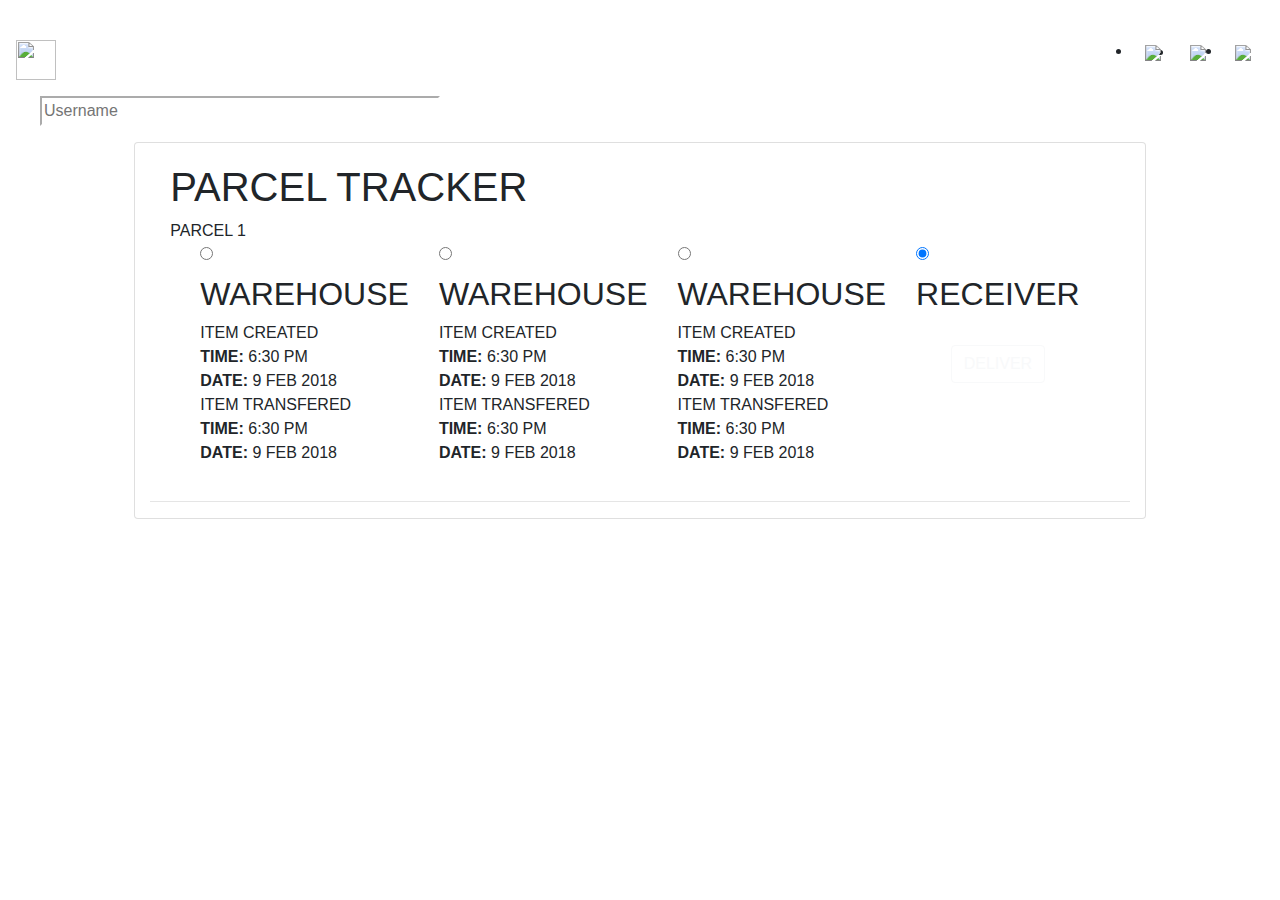
==== item-tracker.html @ d0781087 "UI components ready" ====
<!DOCTYPE html>
<html lang="en">
 <head>
    <meta charset="utf-8">
    <title>TITLE</title>

    <link rel="stylesheet" href="https://stackpath.bootstrapcdn.com/bootstrap/4.3.1/css/bootstrap.min.css" integrity="sha384-ggOyR0iXCbMQv3Xipma34MD+dH/1fQ784/j6cY/iJTQUOhcWr7x9JvoRxT2MZw1T" crossorigin="anonymous"> 

    <!-- Index CSS -->
    <link rel="stylesheet" type="text/css" href="./css/item-tracker.css">
 </head>
 <body>
    <div id="background">
        <img src="./resources/images/bg.jpg" class="stretch" alt="" />
    </div>
    <!-- Dashboard Navbar -->
    <nav class="navbar">
        <a class="navbar-brand" href="#" id="sidebar-toggle">
            <img class="navbar-logo" src="./resources/images/icons/logo-icon.png" width="40" height="40" alt="">
        </a>
        <ul class="d-flex justify-content-end align-items-center nav-icon">
            <li class="nav-item">
                <div class="btn-group">
                    <button class="btn"  data-toggle="dropdown" aria-haspopup="true" aria-expanded="false" type="button">
                        <img id="navbar-notif-icon" class="navbar-icon invert-color" src="./resources/images/icons/notification-none-icon.png">
                    </button>
                    <div class="dropdown-menu dropdown-menu-right">
                        <!-- Populate with notification information -->
                        <a class="dropdown-item roboto-light" href="#">These will be the notifications</a>
                        <div class="dropdown-divider"></div>
                        <a class="dropdown-item roboto-light" href="#">This will be another notification</a>
                    </div>
                </div>
            </li>
            <li class="nav-item">
                <a class="nav-link" href="#">
                    <img class="navbar-icon" src="./resources/images/icons/calendar-icon.png">
                </a>
            </li>
            <li class="nav-item">
                <div class="btn-group">
                    <button class="btn"  data-toggle="dropdown" aria-haspopup="true" aria-expanded="false" type="button">
                            <img class="navbar-icon" src="./resources/images/icons/stockprofile-icon.png">
                        </button>
                        <div class="dropdown-menu dropdown-menu-right">
                            <a class="dropdown-item roboto-light" href="#">Profile</a>
                            <div class="dropdown-divider"></div>
                            <a class="dropdown-item roboto-light" href="./index.html">Log Out</a>
                        </div>
                </div>
            </li>
        </ul>
    </nav>

    <div id="page-wrapper">

      <!-- Sidebar -->
      <div id="sidebar-wrapper">
        <ul class="sidebar-nav">
          <form autocomplete="off" action="/action_page.php">
            <div class="autocomplete" style="width:400px; background-color: white;">
              <input id="myInput" type="text" name="myCountry" placeholder="Username" style="border-color: white; width:400px;">
            </div>
          </form>
        </ul>
      </div>

      <div id="dashboard">
          <div class="container-fluid d-flex justify-content-around align-items-center">
              <div class="row card-deck">
                  <div class="col-lg-12 profile-card card">
                      <div class="card-body">
                        <div class="parcel-header">
                          <h1 class="parcel-header-title">PARCEL TRACKER</h2>
                          <span id="parcelID">PARCEL 1</span>
                        </div>
                        <div class="container d-flex justify-content-around">
                          <div class="container checkpoints-container d-flex justify-content-around"> 
                                    <div class="d-block w-100 checkpoint">
                                        <label class="radio">
                                          <input type="radio" name="r" value="1" checked>
                                          <span></span>
                                        </label>
                                        <h2 class="checkpoint-title">WAREHOUSE</h2>
                                        <div class="parcel-status">
                                          <div class="parcel-timestamp">
                                            <div class="parcel-timestamp-title">
                                              ITEM CREATED
                                            </div>
                                            <div class="parcel-timestamp-time">
                                                <b>TIME:</b> 6:30 PM
                                            </div>
                                            <div class="parcel-timestamp-date">
                                              <b>DATE:</b> 9 FEB 2018
                                            </div>
                                          </div>
                                          <div class="parcel-timestamp">
                                            <div class="parcel-timestamp-title">
                                              ITEM TRANSFERED
                                            </div>
                                            <div class="parcel-timestamp-time">
                                                <b>TIME:</b> 6:30 PM
                                            </div>
                                              
                                            <div class="parcel-timestamp-date">
                                              <b>DATE:</b> 9 FEB 2018
                                            </div>
                                        </div>
                                      </div>
                                  </div>
                          </div>
                          <div class="container checkpoints-container d-flex justify-content-around"> 
                                    <div class="d-block w-100 checkpoint">
                                        <label class="radio">
                                          <input type="radio" name="r" value="1" checked>
                                          <span></span>
                                        </label>
                                        <h2 class="checkpoint-title">WAREHOUSE</h2>
                                        <div class="parcel-status">
                                          <div class="parcel-timestamp">
                                            <div class="parcel-timestamp-title">
                                              ITEM CREATED
                                            </div>
                                            <div class="parcel-timestamp-time">
                                                <b>TIME:</b> 6:30 PM
                                            </div>
                                            <div class="parcel-timestamp-date">
                                              <b>DATE:</b> 9 FEB 2018
                                            </div>
                                          </div>
                                          <div class="parcel-timestamp">
                                            <div class="parcel-timestamp-title">
                                              ITEM TRANSFERED
                                            </div>
                                            <div class="parcel-timestamp-time">
                                                <b>TIME:</b> 6:30 PM
                                            </div>
                                              
                                            <div class="parcel-timestamp-date">
                                              <b>DATE:</b> 9 FEB 2018
                                            </div>
                                        </div>
                                      </div>
                                  </div>
                          </div>
                          <div class="container checkpoints-container d-flex justify-content-around"> 
                                    <div class="d-block w-100 checkpoint">
                                        <label class="radio">
                                          <input type="radio" name="r" value="1" checked>
                                          <span></span>
                                        </label>
                                        <h2 class="checkpoint-title">WAREHOUSE</h2>
                                        <div class="parcel-status">
                                          <div class="parcel-timestamp">
                                            <div class="parcel-timestamp-title">
                                              ITEM CREATED
                                            </div>
                                            <div class="parcel-timestamp-time">
                                                <b>TIME:</b> 6:30 PM
                                            </div>
                                            <div class="parcel-timestamp-date">
                                              <b>DATE:</b> 9 FEB 2018
                                            </div>
                                          </div>
                                          <div class="parcel-timestamp">
                                            <div class="parcel-timestamp-title">
                                              ITEM TRANSFERED
                                            </div>
                                            <div class="parcel-timestamp-time">
                                                <b>TIME:</b> 6:30 PM
                                            </div>
                                              
                                            <div class="parcel-timestamp-date">
                                              <b>DATE:</b> 9 FEB 2018
                                            </div>
                                        </div>
                                      </div>
                                  </div>
                          </div>
                          <div class="container checkpoints-container d-flex justify-content-around"> 
                                    <div class="d-block w-100 checkpoint">
                                        <label class="radio">
                                          <input type="radio" name="r" value="1" checked>
                                          <span></span>
                                        </label>
                                        <h2 class="checkpoint-title">RECEIVER</h2>
                                        <br>
                                        <div class="container d-flex justify-content-around">
                                          <button type="submit" class="btn btn-outline-light">DELIVER</button>
                                        </div>
                                      </div>
                                  </div>
                          </div>
                        </div>
                        <hr>
                      </div>    
                  </div>
                </div>
            </div>
        </div>
    </div>
  
    <script src="https://code.jquery.com/jquery-3.3.1.slim.min.js" integrity="sha384-q8i/X+965DzO0rT7abK41JStQIAqVgRVzpbzo5smXKp4YfRvH+8abtTE1Pi6jizo" crossorigin="anonymous"></script>
    <script src="https://cdnjs.cloudflare.com/ajax/libs/popper.js/1.14.7/umd/popper.min.js" integrity="sha384-UO2eT0CpHqdSJQ6hJty5KVphtPhzWj9WO1clHTMGa3JDZwrnQq4sF86dIHNDz0W1" crossorigin="anonymous"></script>
    <script src="https://stackpath.bootstrapcdn.com/bootstrap/4.3.1/js/bootstrap.min.js" integrity="sha384-JjSmVgyd0p3pXB1rRibZUAYoIIy6OrQ6VrjIEaFf/nJGzIxFDsf4x0xIM+B07jRM" crossorigin="anonymous"></script>
    <script src="js/users.js" ></script>

    <!-- aion web3 avm file -->
    <script type="text/javascript" src="./js/web3.min.js"></script>
    
    <!-- application JS file -->
    <script type="text/javascript" src="./js/index.js"></script>
</body>
</html>
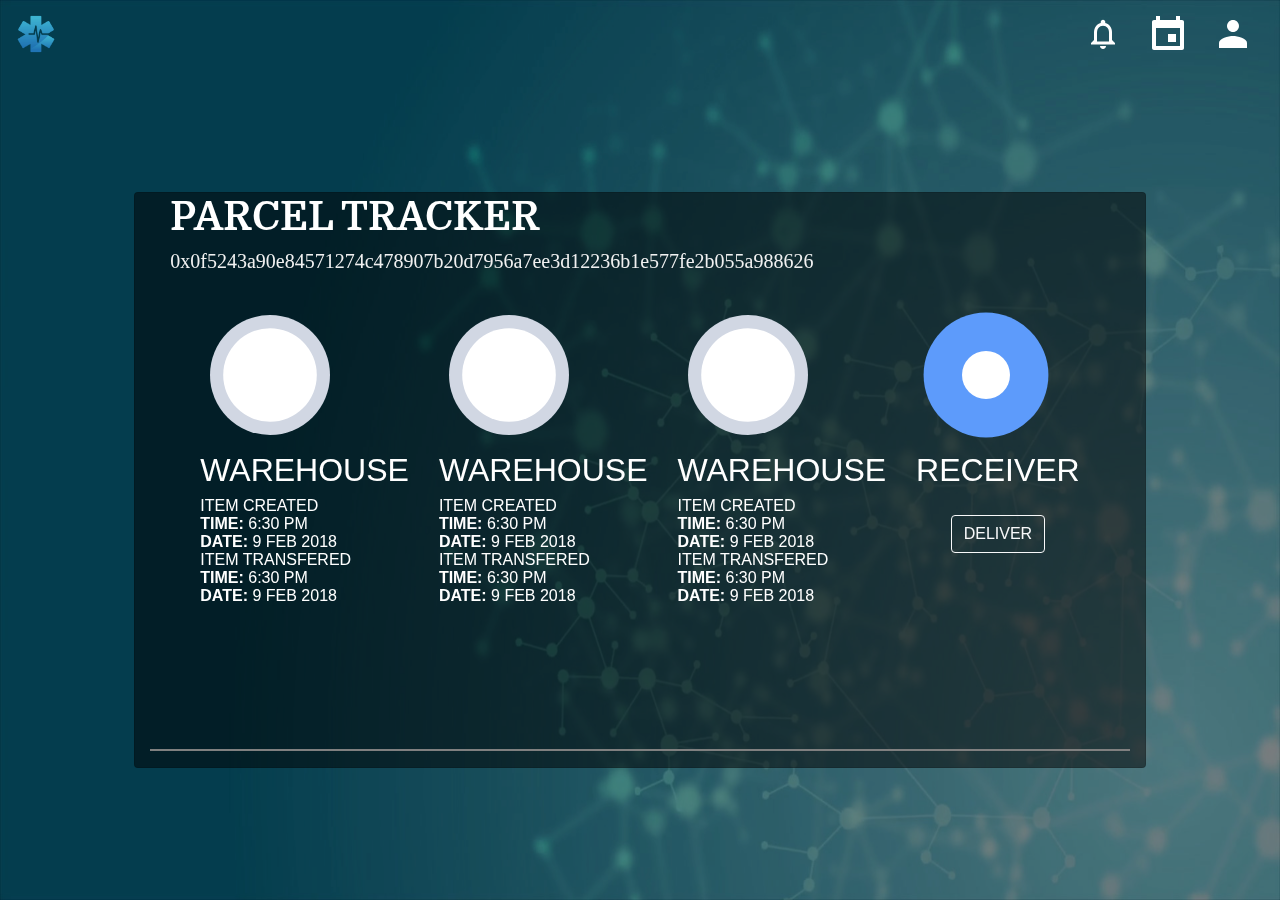
==== commit e06b4768: "Item Tracker DOM partially updated" ====
--- a/item-tracker.html
+++ b/item-tracker.html
@@ -2,7 +2,7 @@
 <html lang="en">
  <head>
     <meta charset="utf-8">
-    <title>TITLE</title>
+    <title>ProvenIT</title>
 
     <link rel="stylesheet" href="https://stackpath.bootstrapcdn.com/bootstrap/4.3.1/css/bootstrap.min.css" integrity="sha384-ggOyR0iXCbMQv3Xipma34MD+dH/1fQ784/j6cY/iJTQUOhcWr7x9JvoRxT2MZw1T" crossorigin="anonymous"> 
 
@@ -72,7 +72,8 @@
                       <div class="card-body">
                         <div class="parcel-header">
                           <h1 class="parcel-header-title">PARCEL TRACKER</h2>
-                          <span id="parcelID">PARCEL 1</span>
+                          <h5 id="parcelID">0xDEADBEEF</h4>
+                          <br>
                         </div>
                         <div class="container d-flex justify-content-around">
                           <div class="container checkpoints-container d-flex justify-content-around"> 
@@ -209,6 +210,6 @@
     <script type="text/javascript" src="./js/web3.min.js"></script>
     
     <!-- application JS file -->
-    <script type="text/javascript" src="./js/index.js"></script>
+    <script type="text/javascript" src="./Example-dApp/index.js"></script>
 </body>
 </html>
--- a/css/item-tracker.css
+++ b/css/item-tracker.css
@@ -0,0 +1,400 @@
+//@font-face {
+    font-family: domine;
+    src: url(../resources/fonts/Domine/Domine-Regular.ttf);
+}
+@font-face {
+    font-family: domine-bold;
+    src: url(../resources/fonts/Domine/Domine-Bold.ttf);
+}
+@font-face {
+    font-family: roboto-light;
+    src: url(../resources/fonts/Roboto/roboto-light.ttf);
+}
+@font-face {
+    font-family: roboto-bold;
+    src: url(../resources/fonts/Roboto/roboto-bold.ttf);/
+}
+
+html, body {
+    height: 100%;
+}
+
+#background {
+    width: 100%; 
+    height: 100%; 
+    position: fixed; 
+    left: 0px; 
+    top: 0px; 
+    filter: brightness(50%);
+    z-index: -1; /* Ensure div tag stays behind content; -999 might work, too. */
+}
+
+.stretch {
+    width:100%;
+    height:100%;
+}
+
+.navbar {
+    position:fixed;
+    width:100%;
+    background: none;
+}
+
+.navbar-icon {
+    transition: transform .2s; /* Animation */
+}
+
+.navbar-icon:hover {
+    transform: scale(1.3); 
+}
+
+.inline {
+    display: inline;
+}
+
+.nav-icon {
+    list-style-type: none;
+    margin-bottom:0;
+}
+
+.card {
+    background:rgba(0,0,0,0.5);
+    color:white;
+    filter:transparent(80%);
+}
+
+.dropdown{
+    width: 100% !important;
+    margin-top: 30% !important;
+}
+
+.item-container {
+    min-height: 80px;
+    width:100%;
+	border-bottom: 1px solid grey;
+	float: left;
+}
+
+#assigned-doctors {
+    height:150px;
+    overflow:auto;
+}
+
+.doctor-container {
+    padding-top:5px;
+    padding-bottom:5px;
+    min-height: 50px;
+    width:100%;
+    float: left;
+}
+
+.info-container {
+    overflow: auto;
+    height: 80px;
+    width: 82%;
+    margin-right: 5px;
+    margin-top:5px;
+    float: left;
+}
+
+.doctor-picture-container{
+    float:left;
+    width: 50px;
+}
+
+.doctor-picture {
+    height:40px;
+    width:38px;
+}
+
+.doctor-name-container{
+    float:right;
+    width:140px;
+    margin:0;
+    padding:0;
+}
+
+.med-reminder-container {
+    float:right;
+    width: 15%;
+    margin-top:5px;
+}
+
+.invert-color {
+    filter: invert(100%);
+}
+
+.card-subsection-name {
+    font-family: domine;
+    font-weight:bold;
+}
+
+.med-info {
+    margin:0;
+}
+
+.card-subsection-notes {
+    font-family:roboto-light;
+    margin:0;
+    margin-left: 5px;
+    font-size:15px;
+}
+
+.card-subsection-h1 {
+    font-family:roboto-light;
+    margin:0;
+    margin-left:5px;
+    font-size: 15px;
+}
+
+.profile-picture {
+    height:150px;
+    width:150px;
+    border-radius: 50%;
+    border: 2px solid white;
+    margin-left:48px;
+    margin-top:15px;
+}
+
+#documents-card {
+    z-index:-1;
+}
+
+.center-text {
+    text-align:center;
+}
+
+.font-12 {
+    font-size:12px;
+}
+
+.scaling-text-size {
+    font-size:0.9vw;
+}
+
+hr {
+    border: 0.5px solid grey;
+}
+
+.hover-pointer:hover{
+    cursor:pointer;
+}
+
+.roboto-light {
+    font-family:roboto-light;
+}
+/* Admin Dashboard Sidebar */
+
+#page-wrapper {
+  padding-top: 60px;
+  height:100%; 
+}
+
+.container-fluid {
+    height:100%;
+}
+
+#dashboard {
+    width:100%;
+    height:100%;
+    /* padding: 15px */
+}
+
+#sidebar-wrapper {
+  z-index: 1;
+/*  position: absolute; */
+  width: 0;
+  height: 100%;
+  overflow: hidden;
+  background: rgba(39,39,39,0.5);
+  float: left;
+}
+#page-wrapper.sidebarDisplayed #sidebar-wrapper {
+    width: 300px;
+}
+
+#page-wrapper.sidebarDisplayed #dashboard {
+    padding-left: 300px;
+}
+
+.sidebar-nav {
+    height: 100%;
+    padding: 0;
+    list-style: none;
+}
+
+.sidebar-nav li {
+    text-indent: 20px;
+    line-height: 40px;
+}
+
+.sidebar-nav li a {
+    display: block;
+    text-decoration: none;
+    color: #ddd;
+}
+
+.sidebar-nav li a:hover {
+    background-color: #16A085;
+}
+
+
+/* Autocomplete  */
+* {
+  box-sizing: border-box;
+}
+
+body {
+  font: 16px Arial;  
+}
+
+/*the container must be positioned relative:*/
+.autocomplete {
+  position: relative;
+  display: inline-block;
+}
+
+input {
+  border: 1px solid transparent;
+  background-color: #f1f1f1;
+  padding: 10px;
+  font-size: 16px;
+}
+
+input[type=text] {
+  background-color: #f1f1f1;
+  width: 100%;
+}
+
+input[type=submit] {
+  background-color: DodgerBlue;
+  color: #fff;
+  cursor: pointer;
+}
+
+.autocomplete-items {
+  position: absolute;
+  border: 1px solid #d4d4d4;
+  border-bottom: none;
+  border-top: none;
+  z-index: 99;
+  /*position the autocomplete items to be the same width as the container:*/
+  top: 100%;
+  left: 0;
+  right: 0;
+}
+
+.autocomplete-items div {
+  padding: 10px;
+  cursor: pointer;
+  background-color: #fff; 
+  border-bottom: 1px solid #d4d4d4; 
+}
+
+/*when hovering an item:*/
+.autocomplete-items div:hover {
+  background-color: #e9e9e9; 
+}
+
+/*when navigating through the items using the arrow keys:*/
+.autocomplete-active {
+  background-color: DodgerBlue !important; 
+  color: #ffffff; 
+}
+
+
+/*** modified for ETHUofT ***/
+.card-deck {
+    max-height:80%;
+    overflow:hidden;
+}
+
+.card-body {
+    height:540px;
+    overflow:auto;
+    padding-top:0px;
+}
+
+
+.parcel-header-title {
+    display: inline-block;
+    font-family: domine-bold;
+}
+
+#parcelID {
+    font-family: roboto-light;
+    color: #f1f1f1;
+}
+
+#blockhash {
+    font-family: roboto-family;
+}
+
+.radio {
+  margin: 16px 10px;
+  display: block;
+  cursor: pointer;
+}
+.radio input {
+  display: none;
+}
+.radio input + span {
+  line-height: 120px;
+  height: 120px;
+  padding-left: 120px;
+  display: block;
+  position: relative;
+}
+.radio input + span:not(:empty) {
+  padding-left: 128px;
+}
+.radio input + span:before, .radio input + span:after {
+  content: '';
+  width: 120px;
+  height: 120px;
+  display: block;
+  border-radius: 50%;
+  left: 0;
+  top: 0;
+  position: absolute;
+}
+.radio input + span:before {
+  background: #D1D7E3;
+  transition: background 0.2s ease, -webkit-transform 0.4s cubic-bezier(0.175, 0.885, 0.32, 2);
+  transition: background 0.2s ease, transform 0.4s cubic-bezier(0.175, 0.885, 0.32, 2);
+  transition: background 0.2s ease, transform 0.4s cubic-bezier(0.175, 0.885, 0.32, 2), -webkit-transform 0.4s cubic-bezier(0.175, 0.885, 0.32, 2);
+}
+.radio input + span:after {
+  background: #fff;
+  -webkit-transform: scale(0.78);
+          transform: scale(0.78);
+  transition: -webkit-transform 0.6s cubic-bezier(0.175, 0.885, 0.32, 1.4);
+  transition: transform 0.6s cubic-bezier(0.175, 0.885, 0.32, 1.4);
+  transition: transform 0.6s cubic-bezier(0.175, 0.885, 0.32, 1.4), -webkit-transform 0.6s cubic-bezier(0.175, 0.885, 0.32, 1.4);
+}
+.radio input:checked + span:before {
+  -webkit-transform: scale(1.04);
+          transform: scale(1.04);
+  background: #5D9BFB;
+}
+.radio input:checked + span:after {
+  -webkit-transform: scale(0.4);
+          transform: scale(0.4);
+  transition: -webkit-transform .3s ease;
+  transition: transform .3s ease;
+  transition: transform .3s ease, -webkit-transform .3s ease;
+}
+.radio:hover input + span:before {
+  -webkit-transform: scale(0.92);
+          transform: scale(0.92);
+}
+.radio:hover input + span:after {
+  -webkit-transform: scale(0.74);
+          transform: scale(0.74);
+}
+.radio:hover input:checked + span:after {
+  -webkit-transform: scale(0.6);
+          transform: scale(0.6);
+}
+
+
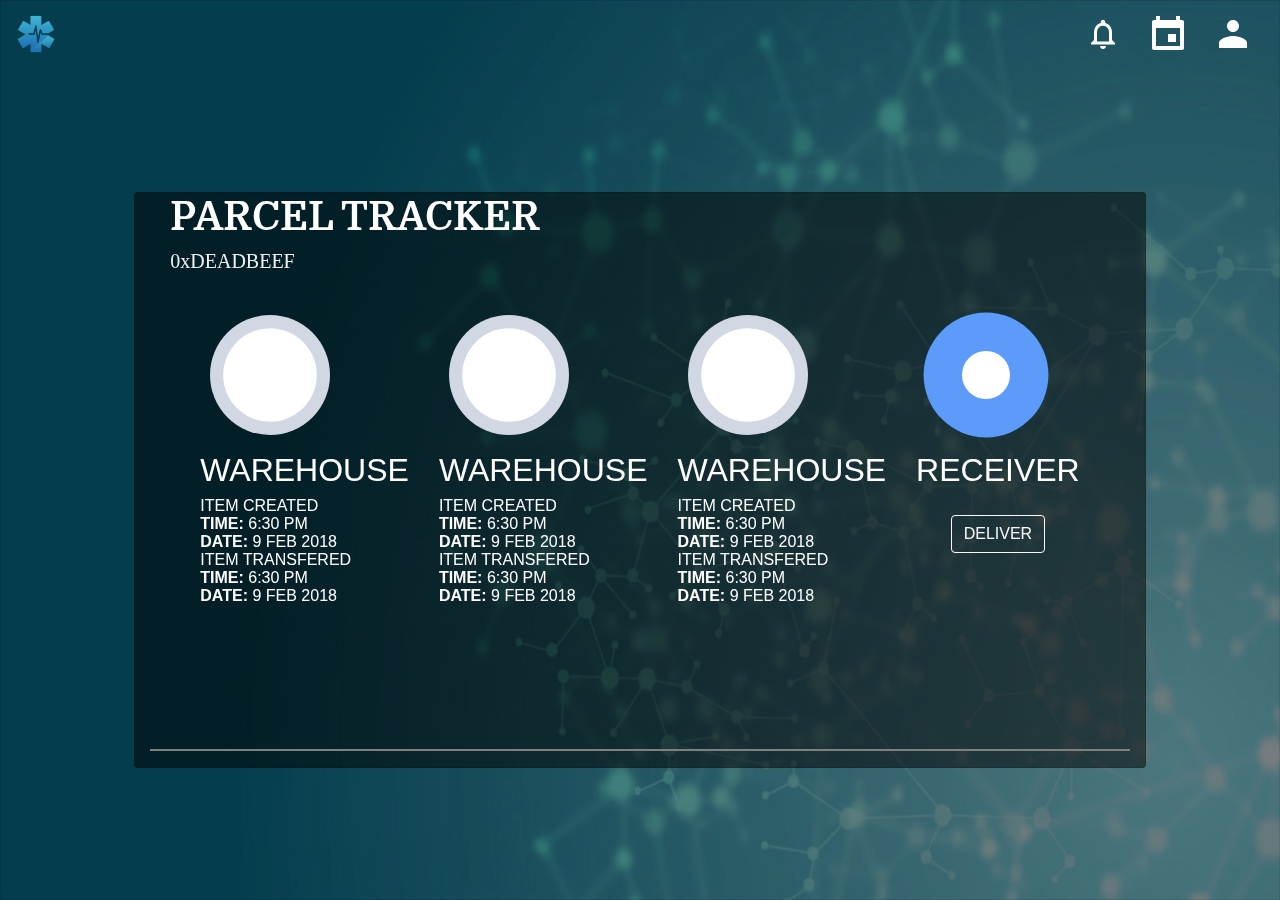
==== commit 41e82fef: "Worked on updating the Item Tracker DOM" ====
--- a/item-tracker.html
+++ b/item-tracker.html
@@ -9,7 +9,7 @@
     <!-- Index CSS -->
     <link rel="stylesheet" type="text/css" href="./css/item-tracker.css">
  </head>
- <body>
+ <body onload="updateTrackerPage()">
     <div id="background">
         <img src="./resources/images/bg.jpg" class="stretch" alt="" />
     </div>
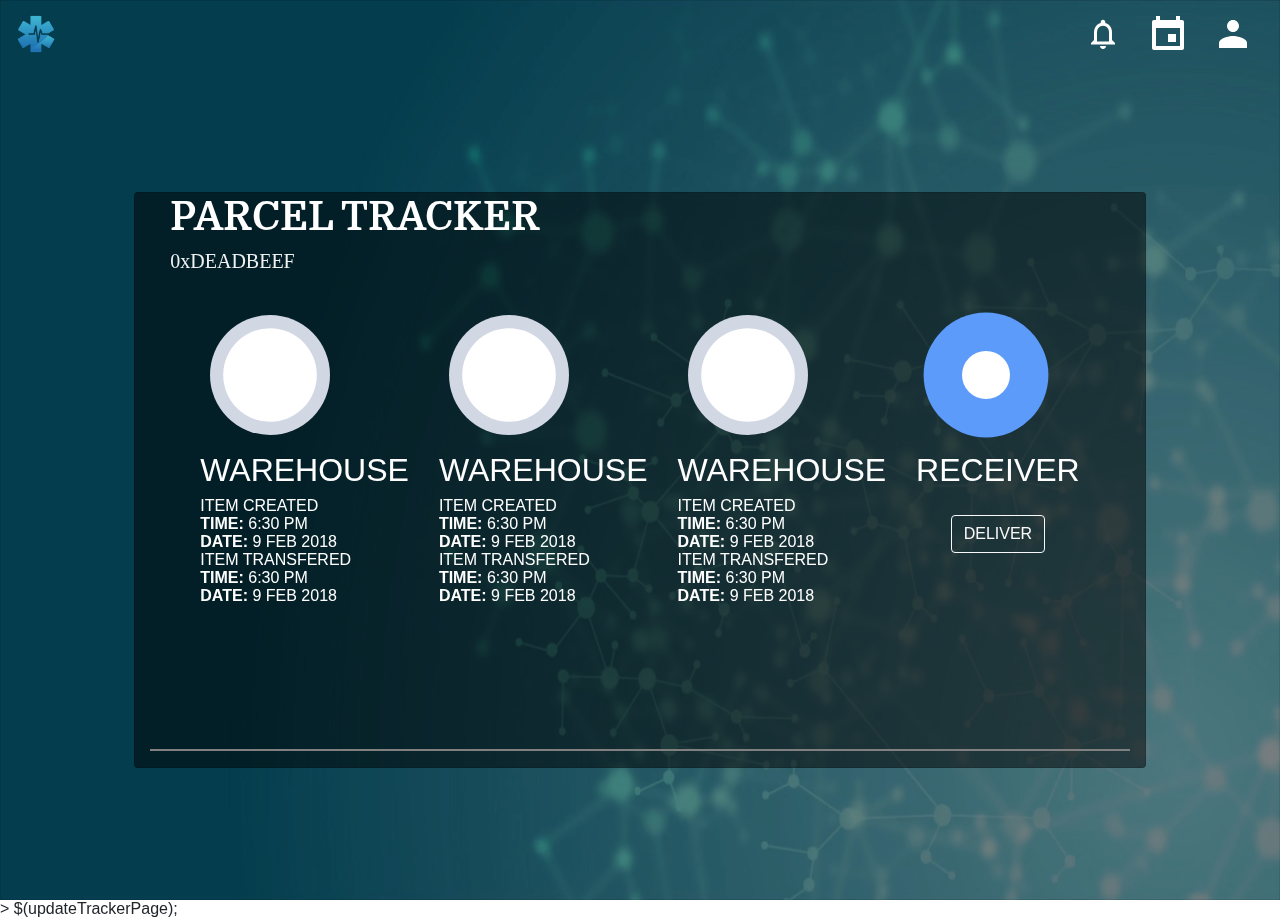
==== commit 94be8006: "Worked on updating the Item Tracker DOM" ====
--- a/item-tracker.html
+++ b/item-tracker.html
@@ -9,7 +9,7 @@
     <!-- Index CSS -->
     <link rel="stylesheet" type="text/css" href="./css/item-tracker.css">
  </head>
- <body onload="updateTrackerPage()">
+ <body>
     <div id="background">
         <img src="./resources/images/bg.jpg" class="stretch" alt="" />
     </div>
@@ -211,5 +211,9 @@
     
     <!-- application JS file -->
     <script type="text/javascript" src="./Example-dApp/index.js"></script>
+
+    <scripti type="text/javascript">>
+      $(updateTrackerPage);
+    </script>
 </body>
 </html>
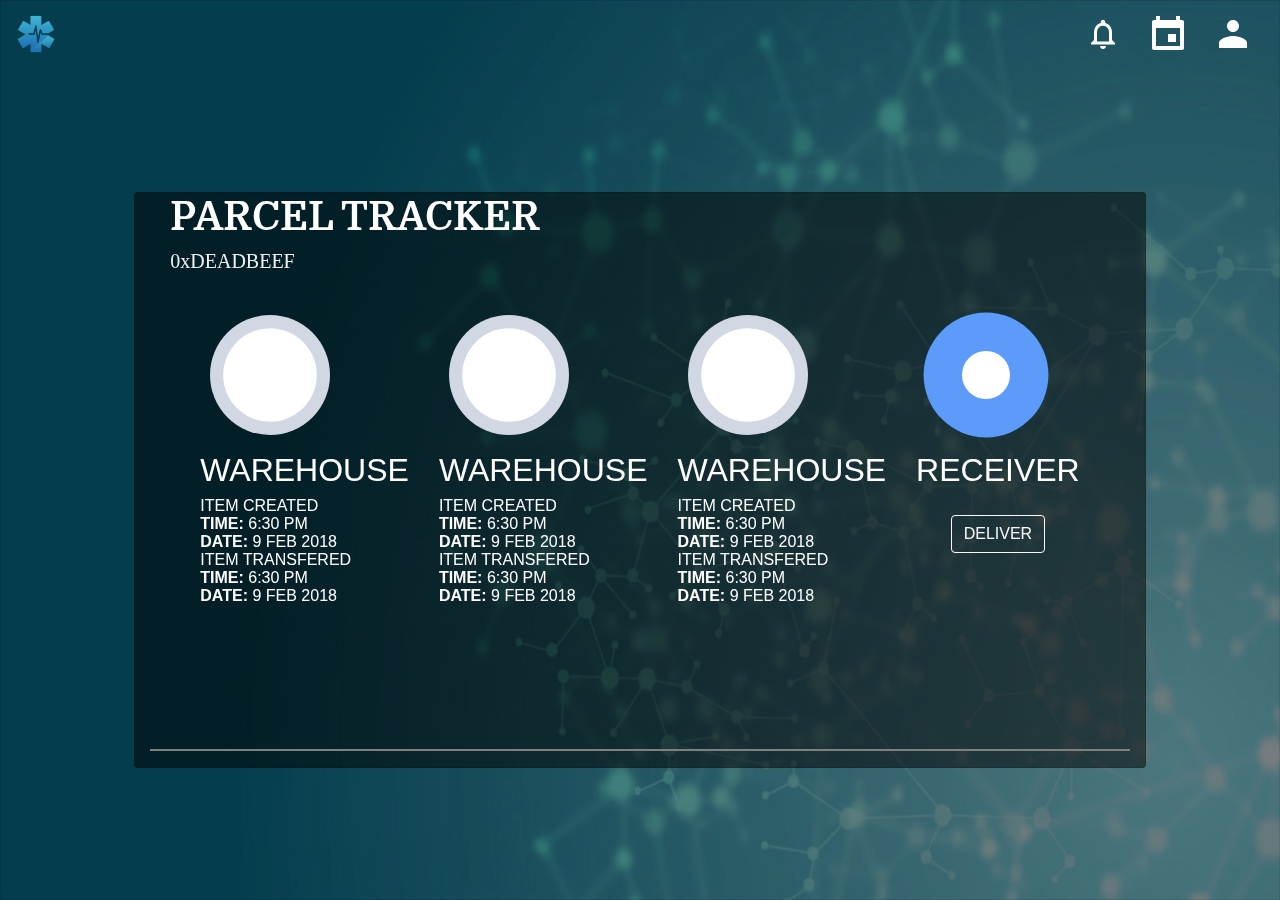
==== commit 7505d89d: "More reorganization of project directory structure" ====
--- a/item-tracker.html
+++ b/item-tracker.html
@@ -212,7 +212,7 @@
     <!-- application JS file -->
     <script type="text/javascript" src="./Example-dApp/index.js"></script>
 
-    <scripti type="text/javascript">>
+    <script type="text/javascript">
       $(updateTrackerPage);
     </script>
 </body>
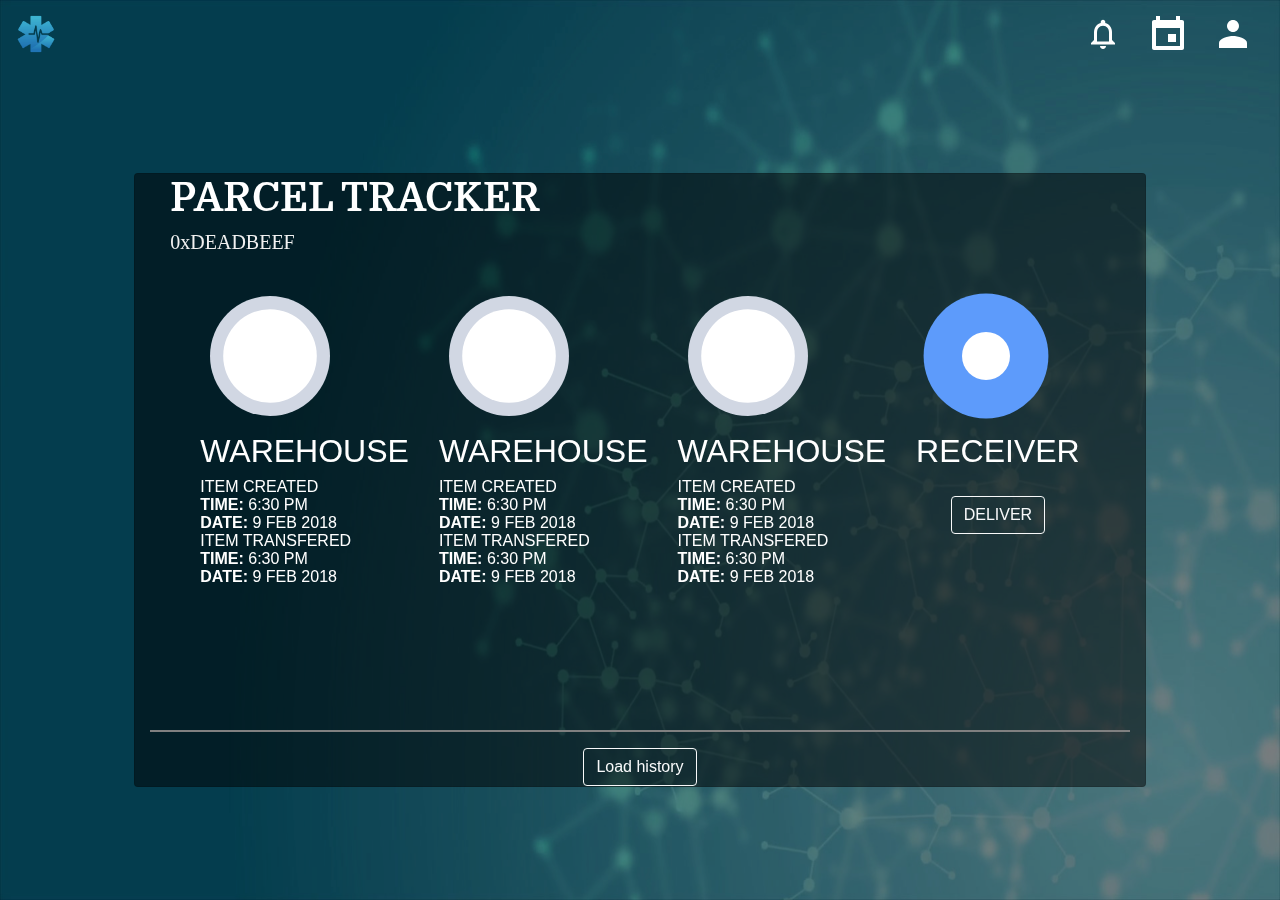
==== commit 8515ba9f: "Bugs persist in the UI components" ====
--- a/item-tracker.html
+++ b/item-tracker.html
@@ -194,6 +194,9 @@
                           </div>
                         </div>
                         <hr>
+                        <div class="container d-flex justify-content-around">
+                          <button type="submit" class="btn btn-outline-light" onClick="updateTrackerPage()">Load history</button>
+                        </div>
                       </div>    
                   </div>
                 </div>
